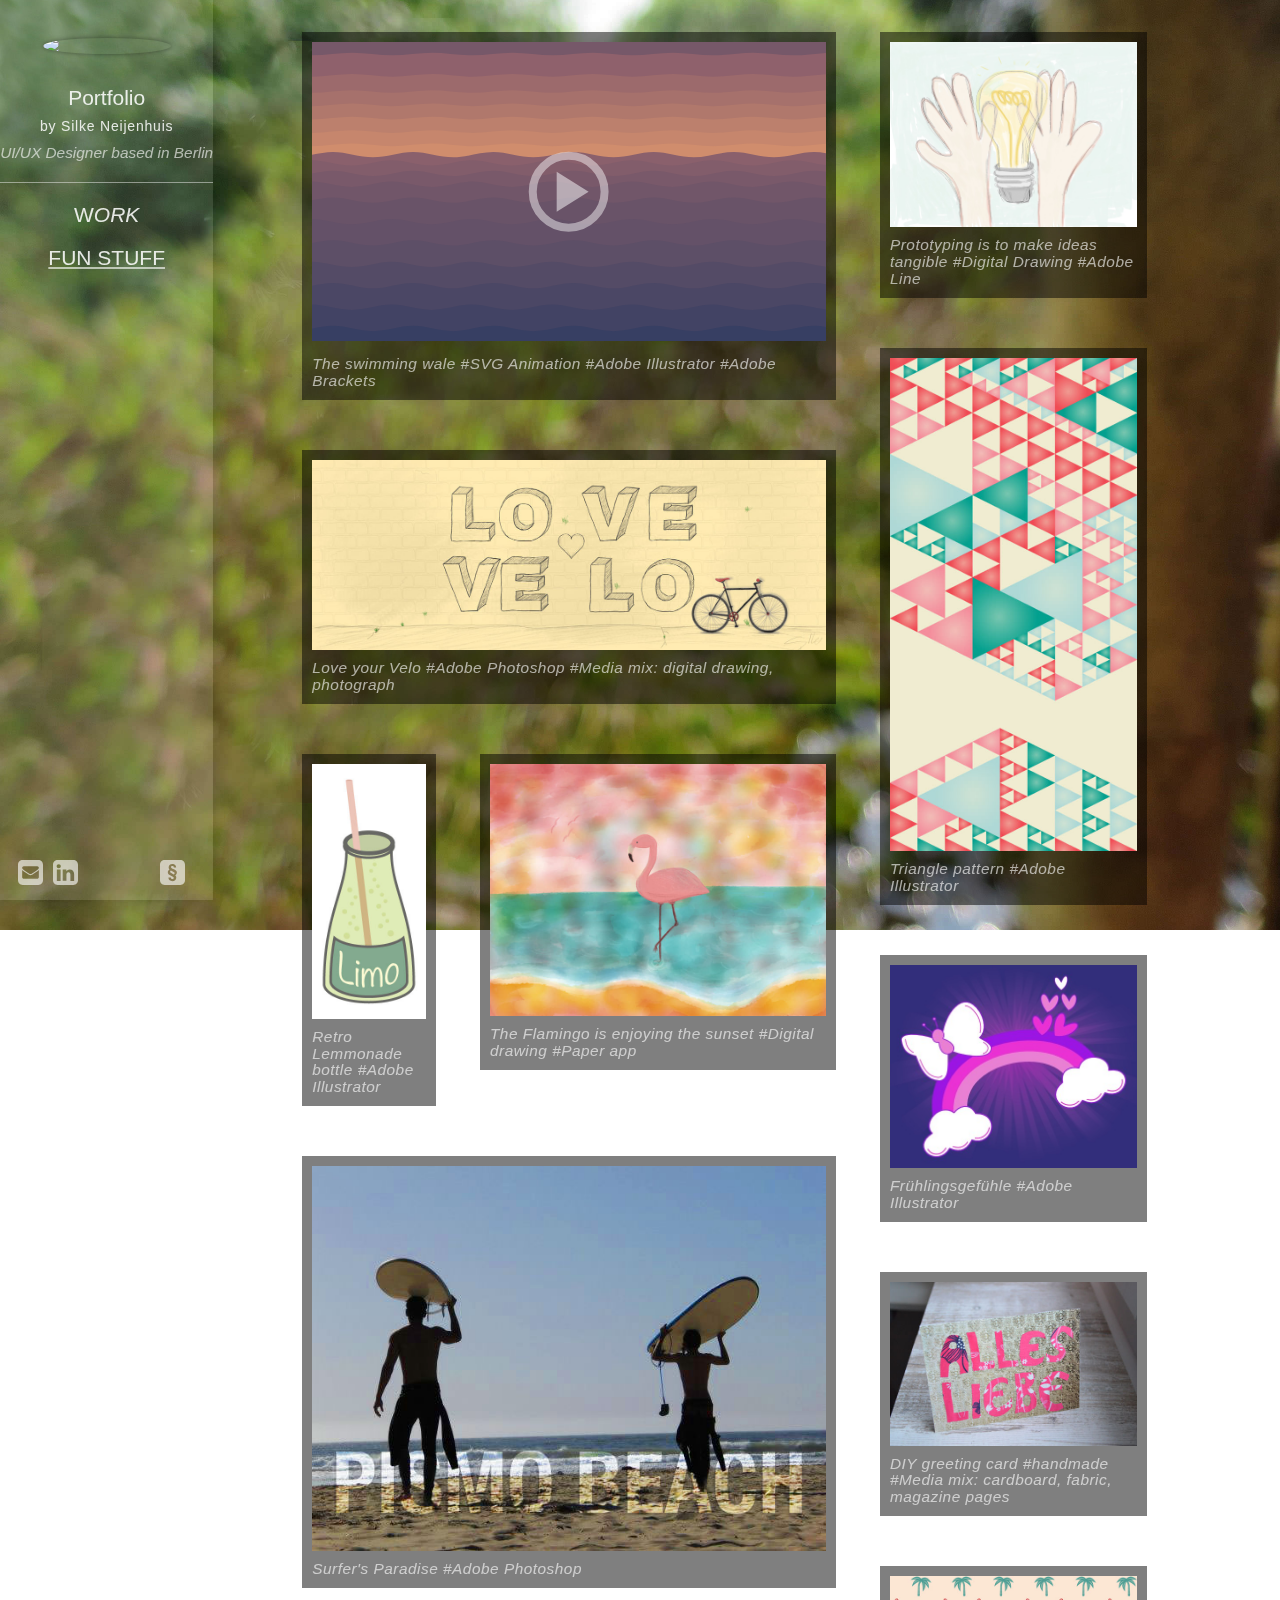
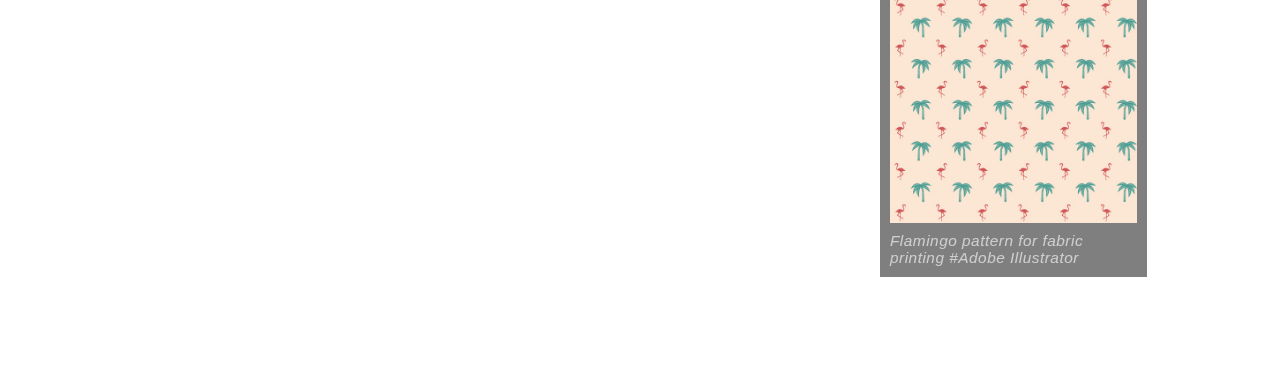
==== fun.html @ fff2ccba "update 092017" ====
<!DOCTYPE html>
<html lang="en">
    <head>
        <meta charset="utf-8">
        <meta http-equiv="X-UA-Compatible" content="IE=edge">
        <meta name="viewport" content="width=device-width, initial-scale=1">
        <title>Silke Neijenhuis: Things I have created for fun</title>
        <meta name="description" content="Silke Neijenhuis is a Digital Graphic Designer based in Berlin">
        <link href="css/bootstrap.min.css" rel="stylesheet">
        <link href="css/custom.css" rel="stylesheet">
        <link href="css/fun.css" rel="stylesheet">
        <link rel="stylesheet" href="//maxcdn.bootstrapcdn.com/font-awesome/4.3.0/css/font-awesome.min.css">
        <link rel="shortcut icon" type="image/png" href="...">
    </head>
    <body>
        <div class="row">
            <div class="col-xs-2 links hidden-xs hidden-sm">
                <a href="index.html"><img src="images/silke-Neijenhuis.jpg" class="img-circle">
                <h4 style="text-align:center; font-weight:200">Portfolio</h4>
                <h5>by Silke Neijenhuis</h5></a>
                <h6>UI/UX Designer based in Berlin</h6>
                <hr style="opacity:.5"></hr>
                <a href="work.html"><h3>W<i>ORK</i></h3></a>
                <a href="fun.html" class="activeLink"><h3>FUN Stuff</h3></a>
            </div>
            <div class="row">
                <div class="col-xs-12 col-sm-2 footer hidden-xs hidden-sm">
                    <div class="col-xs-2 col-xs-offset-1 linkIcons">
                        <a href="mailto:silke.neijenhuis@gmail.com" target="_blank"><img src="images/envelope-square.svg"></a>
                    </div>
                    <div class="col-xs-2 linkIcons">
                        <a href="https://www.linkedin.com/in/silke-neijenhuis-a9348b58/" target="_blank"><img src="images/linkedin-square.svg"></a>
                    </div>
                    <div class="col-xs-2 col-xs-offset-4 linkIcons">
                        <a href="#imprint" data-toggle="modal" data-target="#imprint"><img src="images/legal-square.svg"></a>                    
                    </div>

                </div>
            </div>        
            <div class="col-xs-12 links visible-xs visible-sm">
                <div class="col-xs-4">
                    <a href="index.html"><img src="images/silke-Neijenhuis.jpg" class="img-circle"></a>
                </div>
                <div class="col-xs-8">
                    <h4 style="font-weight:200">Portfolio</h4>
                    <h5>by Silke Neijenhuis</h5>
                    <h6>UI/UX Designer based in Berlin</h6>
                </div>
                <div class="col-xs-12">
                    <hr style="opacity:.5"></hr>
                </div>
                <div class="col-xs-6">
                    <a href="work.html"><h3>W<i>ORK</i></h3></a>
                </div>
        <div class="col-xs-6">
                    <a href="fun.html"><h3>FUN Stuff</h3></a>
                </div>
            </div> 
    
            <div class="col-xs-12 col-sm-10 col-sm-offset-2 fun">
                <div class="col-xs-10 col-xs-offset-1 col-sm-6 col-sm-offset-1">
                    <div class="col-xs-12 paragraph">
                        <svg version="1.1" xmlns="http://www.w3.org/2000/svg" xmlns:xlink="http://www.w3.org/1999/xlink" x="0px" y="0px"
                             viewBox="0 0 960 560" enable-background="new 0 0 960 560" xml:space="preserve">

                            <g id="motionPath" display="none">
                                <path id="motionPath1" display="inline" fill="none" stroke="#2A1F40" stroke-miterlimit="10" d="M100,15 C50,0 0,0 -50,15 C -100,0 -150,0 -200,15 C -250,0 -300,0 -350,15 C -400,0 -450,0 -500,15"/>
                                <path id="motionPath2" display="inline" fill="none" stroke="#2A1F40" stroke-miterlimit="10" d="M-500,15 C-550,0 -600,0 -650,15 C -700,0 -750,0 -800,15 C -850,0 -900,0 -950,15 C -1000,0 -1050,0 -1100,1 C -1150,0 -1200,0 -1250,1"/>

                                <path id="motionPath3" display="inline" fill="none" stroke="#2A1F40" stroke-miterlimit="10" d="M0,195 L0,95 0,95 0,100 0,95 0,95 0,100 0,95 0,95 0,95 0,195"/>

                                <path id="motionPath4" display="inline" fill="none" stroke="#2A1F40" stroke-miterlimit="10" d="M-200,0 C-150,3 -100,3 -50,0 "/>
                                <path id="motionPath5" display="inline" fill="none" stroke="#2A1F40" stroke-miterlimit="10" d="M-240,0 C-200,3 -180,3 -160,0 C-150,5 -100,5  -90,0 "/>
                            </g>

                            <animateMotion xlink:href="#wave1" dur="8s" repeatCount="indefinite">
                                   <mpath xlink:href="#motionPath4"/>
                            </animateMotion>
                            <animateMotion xlink:href="#wave2" dur="8s" repeatCount="indefinite">
                                   <mpath xlink:href="#motionPath5"/>
                            </animateMotion>
                            <animate id="clickPlayButton" xlink:href="#play" dur="0.1s" begin="click" fill="freeze" attributeName="opacity" from="0.5" to="0">
                            </animate>    
                            <animateTransform id="animationTransformWale" xlink:href="#wal" attributeName="transform" type="translate" dur="0.1s" fill="freeze" begin="clickPlayButton.begin" values="20,45"></animateTransform>
                            <animate id="animationShowWale" xlink:href="#wal" dur="0.1s" begin="animationTransformWale.end + 1s" fill="freeze" attributeName="opacity" from="0" to="1">
                            </animate>
                            <animateMotion id="animationWale1" xlink:href="#wal" dur="14s" begin="animationShowWale.end" fill="freeze" repeatCount="1">
                                   <mpath xlink:href="#motionPath1"/>
                            </animateMotion>
                            <animateMotion id="animationWale2" xlink:href="#wal" begin="animationWaleEye5.end + .1s" dur="12s" fill="freeze" repeatCount="1">
                                   <mpath xlink:href="#motionPath2"/>
                            </animateMotion>
                            <animate id="clickPlayButton" xlink:href="#play" dur="0.1s" begin="animationWale2.end" fill="freeze" attributeName="opacity" from="0" to="0.5">
                            </animate>    

                            <animate id="animationWaleEye1" xlink:href="#eye1" dur="0.1s" begin="animationWale1.begin" fill="freeze" attributeName="opacity" from="1" to="0">
                            </animate>
                            <animate id="animationWaleEye2" xlink:href="#eye1" dur="0.01s" begin="animationWale1.end" fill="freeze" attributeName="opacity" from="0" to="1">
                            </animate>
                            <animate id="animationWaleEye3" xlink:href="#eye1" dur="0.1s" begin="animationWaleEye2.end + 1s" fill="freeze" attributeName="opacity" from="1" to="0">
                            </animate>
                            <animate id="animationWaleEye4" xlink:href="#eye1" dur="0.1s" begin="animationFontain.end + .3s" fill="freeze" attributeName="opacity" from="0" to="1">
                            </animate>
                            <animate id="animationWaleEye5" xlink:href="#eye1" dur="0.1s" begin="animationWaleEye4.end + .4s" fill="freeze" attributeName="opacity" from="1" to="0">
                            </animate>
                            <animate id="animationFontain" xlink:href="#fontain" attributeName="d" fill="freeze" begin="animationWaleEye3.end + .1s" dur="6s" repeatCount="1" keyTimes="0; .1; .3; .4; .5; .7; .8; .85; .9; 1" values=" 
                                        M 940,220
                                        Q 940,220 940,220
                                        Q 940,220 940,220
                                        Q 940,220 940,220
                                        Q 940,220 940,220z;                                                                            
                                        M 940,220
                                        Q 938,200 933,120
                                        Q 933,110 940,110
                                        Q 947,110 947,120
                                        Q 942,200 940,220z;
                                        M 940,220
                                        Q 935,120 900,120
                                        Q 900,110 940,110
                                        Q 980,110 980,120
                                        Q 945,120 940,220z;
                                        M 940,210
                                        Q 940,110 880,125
                                        Q 890,90 940,110
                                        Q 990,90 1000,125
                                        Q 940,110 940,210z;
                                        M 940,200
                                        Q 940,120 880,120
                                        Q 890,100 940,115
                                        Q 990,100 1000,120
                                        Q 940,120 940,200z;                                                              
                                        M 940,200
                                        Q 940,100 880,125
                                        Q 890,100 940,110
                                        Q 990,100 1000,125
                                        Q 940,100 940,200z;
                                        M 940,200
                                        Q 940,120 880,120
                                        Q 890,100 940,115
                                        Q 990,100 1000,120
                                        Q 940,120 940,200z;                                                              
                                        M 940,220
                                        Q 935,120 900,120
                                        Q 900,110 940,110
                                        Q 980,110 980,120
                                        Q 945,120 940,220z;
                                        M 940,220
                                        Q 938,200 933,120
                                        Q 933,110 940,110
                                        Q 947,110 947,120
                                        Q 942,200 940,220z;
                                        M 940,220
                                        Q 940,220 940,220
                                        Q 940,220 940,220
                                        Q 940,220 940,220
                                        Q 940,220 940,220z                                                        
                                "></animate>
                            <animate xlink:href="#fontainFill" attributeName="d" begin="animationFontain.begin" dur="6s" repeatCount="1" keyTimes="0; .05; .1; .15; .5; .7; .8; .85; .9; 1"
                                     values="M890,120
                                                C900,120 910,110 920,110
                                                C930,110 940,120 950,120
                                                C960,120 970,110 980,110
                                                C990,110 1000,120 1010,120
                                                L1020,0 0,0z;
                                             M890,120
                                                C900,120 910,110 920,110
                                                C930,110 940,120 950,120
                                                C960,120 970,110 980,110
                                                C990,110 1000,120 1010,120
                                                L1020,0 0,0z;
                                             M890,130
                                                C900,130 910,120 920,120
                                                C930,120 940,130 950,130
                                                C960,130 970,120 980,120
                                                C990,120 1000,130 1010,130
                                                L1020,0 0,0z;
                                             M890,135
                                                C900,135 910,125 920,125
                                                C930,125 940,135 950,135
                                                C960,135 970,125 980,125
                                                C990,125 1000,135 1010,135
                                                L1020,0 0,0z;
                                             M890,130
                                                C900,130 910,120 920,120
                                                C930,120 940,130 950,130
                                                C960,130 970,120 980,120
                                                C990,120 1000,130 1010,130
                                                L1020,0 0,0z;
                                             M890,135
                                                C900,135 910,125 920,125
                                                C930,125 940,135 950,135
                                                C960,135 970,125 980,125
                                                C990,125 1000,135 1010,135
                                                L1020,0 0,0z;
                                             M890,130
                                                C900,130 910,120 920,120
                                                C930,120 940,130 950,130
                                                C960,130 970,120 980,120
                                                C990,120 1000,130 1010,130
                                                L1020,0 0,0z;
                                             M890,130
                                                C900,130 910,120 920,120
                                                C930,120 940,130 950,130
                                                C960,130 970,120 980,120
                                                C990,120 1000,130 1010,130
                                                L1020,0 0,0z;
                                             M890,130
                                                C900,130 910,120 920,120
                                                C930,120 940,130 950,130
                                                C960,130 970,120 980,120
                                                C990,120 1000,130 1010,130
                                                L1020,0 0,0z;
                                             M890,260
                                                C900,260 910,250 920,250
                                                C930,250 940,260 950,260
                                                C960,260 970,250 980,250
                                                C990,250 1000,260 1010,260
                                                L1020,0 0,0z">
                            </animate> 

                            <use xlink:href="#sky1" transform="translate(0,-540)" fill="#765869"></use>
                            <use xlink:href="#sky1" transform="translate(0,-510)" fill="#8f616c"></use>
                            <use xlink:href="#sky1" transform="translate(0,-470)" fill="#9c6a6c"></use>
                            <use xlink:href="#sky1" transform="translate(0,-440)" fill="#a6716c"></use>
                            <use xlink:href="#sky1" transform="translate(0,-415)" fill="#b0786c"></use>
                            <use xlink:href="#sky1" transform="translate(0,-390)" fill="#bc806d"></use>
                            <use xlink:href="#sky1" transform="translate(0,-365)" fill="#c6866d"></use>
                            <use xlink:href="#sky1" transform="translate(0,-340)" fill="#d08d6d"></use>

                            <use xlink:href="#wave1" transform="translate(0,-325)" fill="#8A606C "></use>
                            <use xlink:href="#wave2" transform="translate(0,-310)" fill="#825D6B "></use>
                            <use xlink:href="#wave1" transform="translate(0,-290)" fill="#79596A "></use>
                            <use xlink:href="#wave2" transform="translate(0,-270)" fill="#715669 "></use>
                            <use xlink:href="#wave1" transform="translate(0,-240)" fill="#695368 "></use>
                            <use xlink:href="#wave2" transform="translate(0,-200)" fill="#645168 "></use>
                            <use xlink:href="#wave1" transform="translate(0,-160)" fill="#5D4F67 "></use>
                            <use xlink:href="#wave2" transform="translate(0,-120)" fill="#544B66 "></use>




                            <g id="wal" opacity="0">
                                    <g  mask="url(#fontainMask)">
                                        <rect width="200%" height="100%" fill="#2A1F40"></rect>
                                        <path id="fontainFill" fill="#8A606C"/>
                                    </g>
                                    <use xlink:href="#body" fill="#2A1F40"></use>
                                    <path id="flapper" fill="#2A1F40" transform="translate(0,1)"> <animate attributeName="d" dur="3s" repeatCount="indefinite" values="M1121.5,345.5c0.7-3.9-35.3-3.3-11.4-18.1
                                        c8.2-5.1,23.8-6.3,31.9-2.2c2,1,3.8,2.7,6.6,2.9c2.3,0.2,6.9-2,9.8-2.9c6.9-2.2,19.5-0.6,25.4,0.1c9.3,1.3,11.4,5.9,8.8,10.7
                                        c-2,3.9-7,6.9-14,8c-10.1,1.5-27.2,0.9-28.7,8.5; M1121.5,342.9c0.7-5.4-35.3-4.5-11.4-24.8
                                        c8.2-7,23.8-8.6,31.9-3.1c2,1.3,3.8,3.6,6.6,3.9c2.3,0.2,6.9-2.7,9.8-4c6.9-3,19.5-0.9,25.4,0.1c9.3,1.8,11.4,8,8.8,14.7
                                        c-2,5.4-7,9.5-14,10.9c-10.1,2-27.2,1.2-28.7,11.7;M1121.5,345.5c0.7-3.9-35.3-3.3-11.4-18.1
                                        c8.2-5.1,23.8-6.3,31.9-2.2c2,1,3.8,2.7,6.6,2.9c2.3,0.2,6.9-2,9.8-2.9c6.9-2.2,19.5-0.6,25.4,0.1c9.3,1.3,11.4,5.9,8.8,10.7
                                        c-2,3.9-7,6.9-14,8c-10.1,1.5-27.2,0.9-28.7,8.5"/></path>

                                    <path id="eye1" fill="#B27B8A" d="M875,350 Q 895,340 900,350 Q 890,360 875,350z"/>
                                    <path id="eye2" fill="#B27B8A" d="M875,350 Q 890,355 900,350 Q 890,360 875,350z"/>

                            </g>

                            <use xlink:href="#wave1" transform="translate(0,-80)" fill="#4B4765 "></use>
                            <use xlink:href="#wave2" transform="translate(0,-40)" fill="#424364 " ></use>
                            <use xlink:href="#wave1" transform="translate(0,0)" fill="#373F63 "  ></use>


                            <g id="elements" display="none">
                                <mask id="fontainMask">
                                    <path id="fontain" fill="white" transform="translate(0,10)"></path>
                                </mask>
                                <path id="sky1" d="M 0,535 
                                                   C 25,535 50,530 75,530 C 100,530 125,535 150,535 
                                                   C 175,535 200,530 225,530 C 250,530 275,535 300,535 
                                                   C 325,535 350,530 375,530 C 400,530 425,535 450,535 
                                                   C 475,535 500,530 525,530 C 550,530 575,535 600,535 
                                                   C 625,535 650,530 675,530 C 700,530 725,535 750,535 
                                                   C 775,535 800,530 825,530 C 850,530 875,535 900,535
                                                   C 925,535 950,530 975,530 C 1000,530 1025,535 1050,535 
                                                   C 1075,535 1100,530 1125,530 C 1150,530 1175,535 1200,535 
                                                   C 1225,535 1250,530 1275,530 C 1300,530 1325,535 1350,535
                                                   C 1375,535 1400,530 1425,530 C 1450,530 1475,535 1500,535 
                                                   C 1525,535 1550,530 1575,530 C 1600,530 1625,535 1650,535
                                                   L 1650,750 0,750z"/>
                                <path id="wave1" d="M 0,540 
                                                   C 25,540 50,530 75,530 C 100,530 125,540 150,540 
                                                   C 175,540 200,530 225,530 C 250,530 275,540 300,540 
                                                   C 325,540 350,530 375,530 C 400,530 425,540 450,540 
                                                   C 475,540 500,530 525,530 C 550,530 575,540 600,540 
                                                   C 625,540 650,530 675,530 C 700,530 725,540 750,540 
                                                   C 775,540 800,530 825,530 C 850,530 875,540 900,540
                                                   C 925,540 950,530 975,530 C 1000,530 1025,540 1050,540 
                                                   C 1075,540 1100,530 1125,530 C 1150,530 1175,540 1200,540 
                                                   C 1225,540 1250,530 1275,530 C 1300,530 1325,540 1350,540
                                                   C 1375,540 1400,530 1425,530 C 1450,530 1475,540 1500,540 
                                                   C 1525,540 1550,530 1575,530 C 1600,530 1625,540 1650,540
                                                   L 1650,750 0,750z"/>
                                <path id="wave2" d="M 0,540 
                                                   C 25,540 50,530 75,530 C 100,530 125,540 150,540 
                                                   C 175,540 200,530 225,530 C 250,530 275,540 300,540 
                                                   C 325,540 350,530 375,530 C 400,530 425,540 450,540 
                                                   C 475,540 500,530 525,530 C 550,530 575,540 600,540 
                                                   C 625,540 650,530 675,530 C 700,530 725,540 750,540 
                                                   C 775,540 800,530 825,530 C 850,530 875,540 900,540
                                                   C 925,540 950,530 975,530 C 1000,530 1025,540 1050,540 
                                                   C 1075,540 1100,530 1125,530 C 1150,530 1175,540 1200,540 
                                                   C 1225,540 1250,530 1275,530 C 1300,530 1325,540 1350,540
                                                   C 1375,540 1400,530 1425,530 C 1450,530 1475,540 1500,540 
                                                   C 1525,540 1550,530 1575,530 C 1600,530 1625,540 1650,540
                                                   L 1650,750 0,750z"/>
                                <path id="body" d="M1150,352.4c-22.5,152.8-227.6,127.4-274.7,51.8
                                    c-40.5-65-17.6-164.4,58.3-172.1c45.1-4.6,91.1,37.4,97.7,76.6c3.6,20.9-4.8,75.3,62.2,77c24.8,0.6,25.4-22.5,28-42.7"/>
                            </g>
                            <g id="play">
                                <image id="playButton" xlink:href="/images/fun/play.svg" x="30%" y="30%" width="40%" height="40%" opacity=".5"
                                       onmouseover="evt.target.setAttribute('opacity', '.8');"
                                       onmouseout="evt.target.setAttribute('opacity','.5');"></image>
                            </g>
                        </svg>
                        <h6 class="caption">The swimming wale #SVG Animation #Adobe Illustrator #Adobe Brackets</h6>
                    </div>
                    <div class="col-xs-12 paragraph">
                        <img src="images/fun/LOVE_VELO.jpg">
                        <h6 class="caption">Love your Velo #Adobe Photoshop #Media mix: digital drawing, photograph</h6>
                    </div>
                    <div class="col-xs-3 paragraph">
                        <img src="images/fun/limo.jpg">
                        <h6 class="caption">Retro Lemmonade bottle #Adobe Illustrator</h6>
                    </div>
                    <div class="col-xs-8 col-xs-offset-1 paragraph">
                        <img src="images/fun/flamingo-digitalpainting.jpg">
                        <h6 class="caption">The Flamingo is enjoying the sunset #Digital drawing #Paper app</h6>
                    </div>
                    <div class="col-xs-12 paragraph">
                        <img src="images/fun/pismobeach.jpg">
                        <h6 class="caption">Surfer's Paradise #Adobe Photoshop</h6>
                    </div>
                </div>
                <div class="col-xs-10 col-xs-offset-1 col-sm-3 col-sm-offset-0">
                    <div class="col-xs-12  col-sm-offset-2 paragraph">
                        <img src="images/fun/what-is-prototyping.jpeg">
                        <h6 class="caption">Prototyping is to make ideas tangible #Digital Drawing #Adobe Line</h6>
                    </div>
                    <div class="col-xs-12  col-sm-offset-2 paragraph">
                        <img src="images/fun/triangle_pattern.jpg">
                        <h6 class="caption">Triangle pattern #Adobe Illustrator</h6>
                    </div>
                    <div class="col-xs-12 col-sm-offset-2 paragraph">
                        <img src="images/fun/butterflyrainbow.jpg">
                        <h6 class="caption">Frühlingsgefühle #Adobe Illustrator</h6>
                    </div>
                    <div class="col-xs-12 col-sm-offset-2 paragraph">
                        <img src="images/fun/DIY-greetingcard.JPG">
                        <h6 class="caption">DIY greeting card #handmade #Media mix: cardboard, fabric, magazine pages</h6>
                    </div> 
                    <div class="col-xs-12 col-sm-offset-2 paragraph">
                        <img src="images/fun/flamingopattern.jpg">
                        <h6 class="caption">Flamingo pattern for fabric printing #Adobe Illustrator</h6>
                    </div>                    
                </div>
            </div>
    
    
        </div>

            <div class="row">
                <div class="col-xs-12 col-sm-3 footer visible-xs visible-sm">
                    <div class="col-xs-2 col-xs-offset-1 linkIcons">
                        <a href="mailto:silke.neijenhuis@gmail.com" target="_blank"><img src="images/envelope-square.svg"></a>
                    </div>
                    <div class="col-xs-2 linkIcons">
                        <a href="https://www.linkedin.com/in/silke-neijenhuis-a9348b58/" target="_blank"><img src="images/linkedin-square.svg"></a>
                    </div>
                    <div class="col-xs-2 linkIcons">
                        <a href="#imprint" data-toggle="modal" data-target="#imprint"><img src="images/legal-square.svg"></a>                    
                    </div>
                </div>
            </div>
                
                
        <div class="modal fade" id="imprint" tabindex="-1" role="dialog" aria-labelledby="imprint" aria-hidden="true">
          <div class="modal-dialog">
            <div class="modal-content">
              <div class="modal-header">
                <button type="button" class="close" data-dismiss="modal"><span aria-hidden="true">&times;</span><span class="sr-only">Close</span></button>
                <h4 class="modal-title" id="imprint">Imprint/Impressum</h4>
              </div>
              <div class="modal-body imprint">
                <p><strong>Angaben gemäß § 5 TMG:</strong></p>
                <p>Silke Neijenhuis<br />
                Grünberger Straße 41<br />
                10245 Berlin
                </p>
                
                <p>E-Mail: silke.neijenhuis@gmail.com</p>
                
                <p>Quelle: <em><a rel="nofollow" href="http://www.e-recht24.de/impressum-generator.html">http://www.e-recht24.de</a></em></p>
                <hr>
                <h4>Haftungsausschluss (Disclaimer)</h4>
                <p><strong>Haftung für Inhalte</strong></p> 
                <p>Als Diensteanbieter sind wir gemäß § 7 Abs.1 TMG für eigene Inhalte auf diesen Seiten nach den allgemeinen Gesetzen verantwortlich. Nach §§ 8 bis 10 TMG sind wir als Diensteanbieter jedoch nicht verpflichtet, übermittelte oder gespeicherte fremde Informationen zu überwachen oder nach Umständen zu forschen, die auf eine rechtswidrige Tätigkeit hinweisen. Verpflichtungen zur Entfernung oder Sperrung der Nutzung von Informationen nach den allgemeinen Gesetzen bleiben hiervon unberührt. Eine diesbezügliche Haftung ist jedoch erst ab dem Zeitpunkt der Kenntnis einer konkreten Rechtsverletzung möglich. Bei Bekanntwerden von entsprechenden Rechtsverletzungen werden wir diese Inhalte umgehend entfernen.</p>
                  <p><strong>Haftung für Links</strong></p>
                  <p>Unser Angebot enthält Links zu externen Webseiten Dritter, auf deren Inhalte wir keinen Einfluss haben. Deshalb können wir für diese fremden Inhalte auch keine Gewähr übernehmen. Für die Inhalte der verlinkten Seiten ist stets der jeweilige Anbieter oder Betreiber der Seiten verantwortlich. Die verlinkten Seiten wurden zum Zeitpunkt der Verlinkung auf mögliche Rechtsverstöße überprüft. Rechtswidrige Inhalte waren zum Zeitpunkt der Verlinkung nicht erkennbar. Eine permanente inhaltliche Kontrolle der verlinkten Seiten ist jedoch ohne konkrete Anhaltspunkte einer Rechtsverletzung nicht zumutbar. Bei Bekanntwerden von Rechtsverletzungen werden wir derartige Links umgehend entfernen.</p>
                  <p><strong>Urheberrecht</strong></p>
                  <p>Die durch die Seitenbetreiber erstellten Inhalte und Werke auf diesen Seiten unterliegen dem deutschen Urheberrecht. Die Vervielfältigung, Bearbeitung, Verbreitung und jede Art der Verwertung außerhalb der Grenzen des Urheberrechtes bedürfen der schriftlichen Zustimmung des jeweiligen Autors bzw. Erstellers. Downloads und Kopien dieser Seite sind nur für den privaten, nicht kommerziellen Gebrauch gestattet. Soweit die Inhalte auf dieser Seite nicht vom Betreiber erstellt wurden, werden die Urheberrechte Dritter beachtet. Insbesondere werden Inhalte Dritter als solche gekennzeichnet. Sollten Sie trotzdem auf eine Urheberrechtsverletzung aufmerksam werden, bitten wir um einen entsprechenden Hinweis. Bei Bekanntwerden von Rechtsverletzungen werden wir derartige Inhalte umgehend entfernen.</p>
                 <br>
                  <br>
                  <p><strong>Datenschutzerklärung für die Nutzung von Google Analytics</strong></p> <p>Diese Website benutzt Google Analytics, einen Webanalysedienst der Google Inc. ("Google"). Google Analytics verwendet sog. "Cookies", Textdateien, die auf Ihrem Computer gespeichert werden und die eine Analyse der Benutzung der Website durch Sie ermöglichen. Die durch den Cookie erzeugten Informationen über Ihre Benutzung dieser Website werden in der Regel an einen Server von Google in den USA übertragen und dort gespeichert. Im Falle der Aktivierung der IP-Anonymisierung auf dieser Webseite wird Ihre IP-Adresse von Google jedoch innerhalb von Mitgliedstaaten der Europäischen Union oder in anderen Vertragsstaaten des Abkommens über den Europäischen Wirtschaftsraum zuvor gekürzt.</p> <p>Nur in Ausnahmefällen wird die volle IP-Adresse an einen Server von Google in den USA übertragen und dort gekürzt. Im Auftrag des Betreibers dieser Website wird Google diese Informationen benutzen, um Ihre Nutzung der Website auszuwerten, um Reports über die Websiteaktivitäten zusammenzustellen und um weitere mit der Websitenutzung und der Internetnutzung verbundene Dienstleistungen gegenüber dem Websitebetreiber zu erbringen. Die im Rahmen von Google Analytics von Ihrem Browser übermittelte IP-Adresse wird nicht mit anderen Daten von Google zusammengeführt.</p> <p>Sie können die Speicherung der Cookies durch eine entsprechende Einstellung Ihrer Browser-Software verhindern; wir weisen Sie jedoch darauf hin, dass Sie in diesem Fall gegebenenfalls nicht sämtliche Funktionen dieser Website vollumfänglich werden nutzen können. Sie können darüber hinaus die Erfassung der durch das Cookie erzeugten und auf Ihre Nutzung der Website bezogenen Daten (inkl. Ihrer IP-Adresse) an Google sowie die Verarbeitung dieser Daten durch Google verhindern, indem sie das unter dem folgenden Link verfügbare Browser-Plugin herunterladen und installieren: <a href="http://tools.google.com/dlpage/gaoptout?hl=de">http://tools.google.com/dlpage/gaoptout?hl=de</a>.<p> </p>                  
                  <p><em>Quellenangaben: <a rel="nofollow" href="http://www.e-recht24.de/muster-disclaimer.html" target="_blank">eRecht24</a></em></p>               

              </div>
              <div class="modal-footer">
                <button type="button" class="btn btn-default" data-dismiss="modal">Close</button>
              </div>
            </div>
          </div>
        </div>   


    <!-- jQuery (necessary for Bootstrap's JavaScript plugins) -->
    <script src="https://ajax.googleapis.com/ajax/libs/jquery/1.11.1/jquery.min.js"></script>
    <!-- Include all compiled plugins (below), or include individual files as needed -->
    <script src="js/bootstrap.min.js"></script>
    <script>
      (function(i,s,o,g,r,a,m){i['GoogleAnalyticsObject']=r;i[r]=i[r]||function(){
      (i[r].q=i[r].q||[]).push(arguments)},i[r].l=1*new Date();a=s.createElement(o),
      m=s.getElementsByTagName(o)[0];a.async=1;a.src=g;m.parentNode.insertBefore(a,m)
      })(window,document,'script','//www.google-analytics.com/analytics.js','ga');

      ga('create', 'UA-62127806-1', 'auto');
      ga('send', 'pageview');

    </script>                
                
    </body>
</html>
---- css/custom.css ----
body {
    background-color: transparent;
    padding-bottom: 3%;
}


.linkIcons img {
    width: 70%;
    margin-bottom: 15px;
}    

.activeLink {
    text-decoration: underline;
    pointer-events: none;
    cursor: default;
}

h1 {
    font-size: 400%;
    text-transform: uppercase;
    color: rgba(255, 255, 255, 0.87);
}

h3 {
    font-size: 150%;
    font-weight: 200;
    color: rgba(255, 255, 255, 0.87);
    text-transform: uppercase;
    text-align: center;
}

h4 {
    font-size: 150%;
    font-weight: 100;
    color: rgba(255, 255, 255, 0.87);
}

h5 {
    color: #fff;
    font-weight: 100;
    letter-spacing: 0.8px;
    text-align: center;
    opacity: 0.85;
    padding-top: -4px;
}

h6 {
    text-align: center;
    font-weight: 100;
    font-style: italic;
    font-size: 110%;
}

.links {
    position: fixed;
    padding-top: 3%;
    background-color: rgba(255, 255, 255, 0.11);
    height: 100vh;
    -webkit-box-shadow: 0px 0px 150px 0px rgba(0,0,0,0.2);
-moz-box-shadow: 0px 0px 15px 0px rgba(0,0,0,0.2);
box-shadow: 0px 0px 15px 0px rgba(0,0,0,0.2);
}

.links img {
    display: block;
    margin-left: auto;
    margin-right: auto;
    width: 60%;
    -webkit-box-shadow: 0px 0px 5px 0px rgba(0,0,0,0.4);
-moz-box-shadow: 0px 0px 5px 0px rgba(0,0,0,0.4);
box-shadow: 0px 0px 5px 0px rgba(0,0,0,0.4);
    margin-bottom: 15%;
}

@media (max-width: 768px) {
    .links {
        position: inherit;
        height: inherit;
        margin-bottom: 5%;
    }
    .links img {
        margin-top: 11%;
        margin-bottom: 0;
    }
    .links h3 {
        display: block;
        margin-top: auto;
        margin-bottom: 18px;
    }
    .links h4 {
        font-size: 200%;
    }
    .links h5 {
        font-size: 180%;
        text-align: left;
        margin-top: -5px;
    }
    .links h6 {
        font-size: 110%;
        text-align: left;
        margin-top: -1px;
        letter-spacing: .3px;
}



p {
    color: rgba(255, 255, 255, 0.62);
    letter-spacing: 2px;
}

.tightSpacing {
    letter-spacing: 0;
}
---- css/fun.css ----
html { 
    background: url(../images/background-green.jpg) no-repeat left center fixed; 
    -webkit-background-size: cover;
    -moz-background-size: cover;
    -o-background-size: cover;
    background-size: cover;
}

.fun {
    margin-top: 2.5%;
}

.caption {
    text-align: left;
    letter-spacing: .5px;
}



.paragraph {
    background-color: rgba(0, 0, 0, 0.5);
    padding: 10px 10px 0px 10px;
    margin-bottom: 50px;
}

.paragraph img {
    width: 100%;
}

.footer {
    position: fixed;
    margin: 0;
    padding: 0;
    bottom: 0;
}

.footer h5 {
    font-weight: 200;
}


@media (max-width: 992px) {
    .footer {
        position: inherit;
        background-color: rgba(255,255,255,.2);
        height: 70px;
        margin-top: 5%;
        margin-bottom: -20px;
        padding-top: 2px;
    }
}
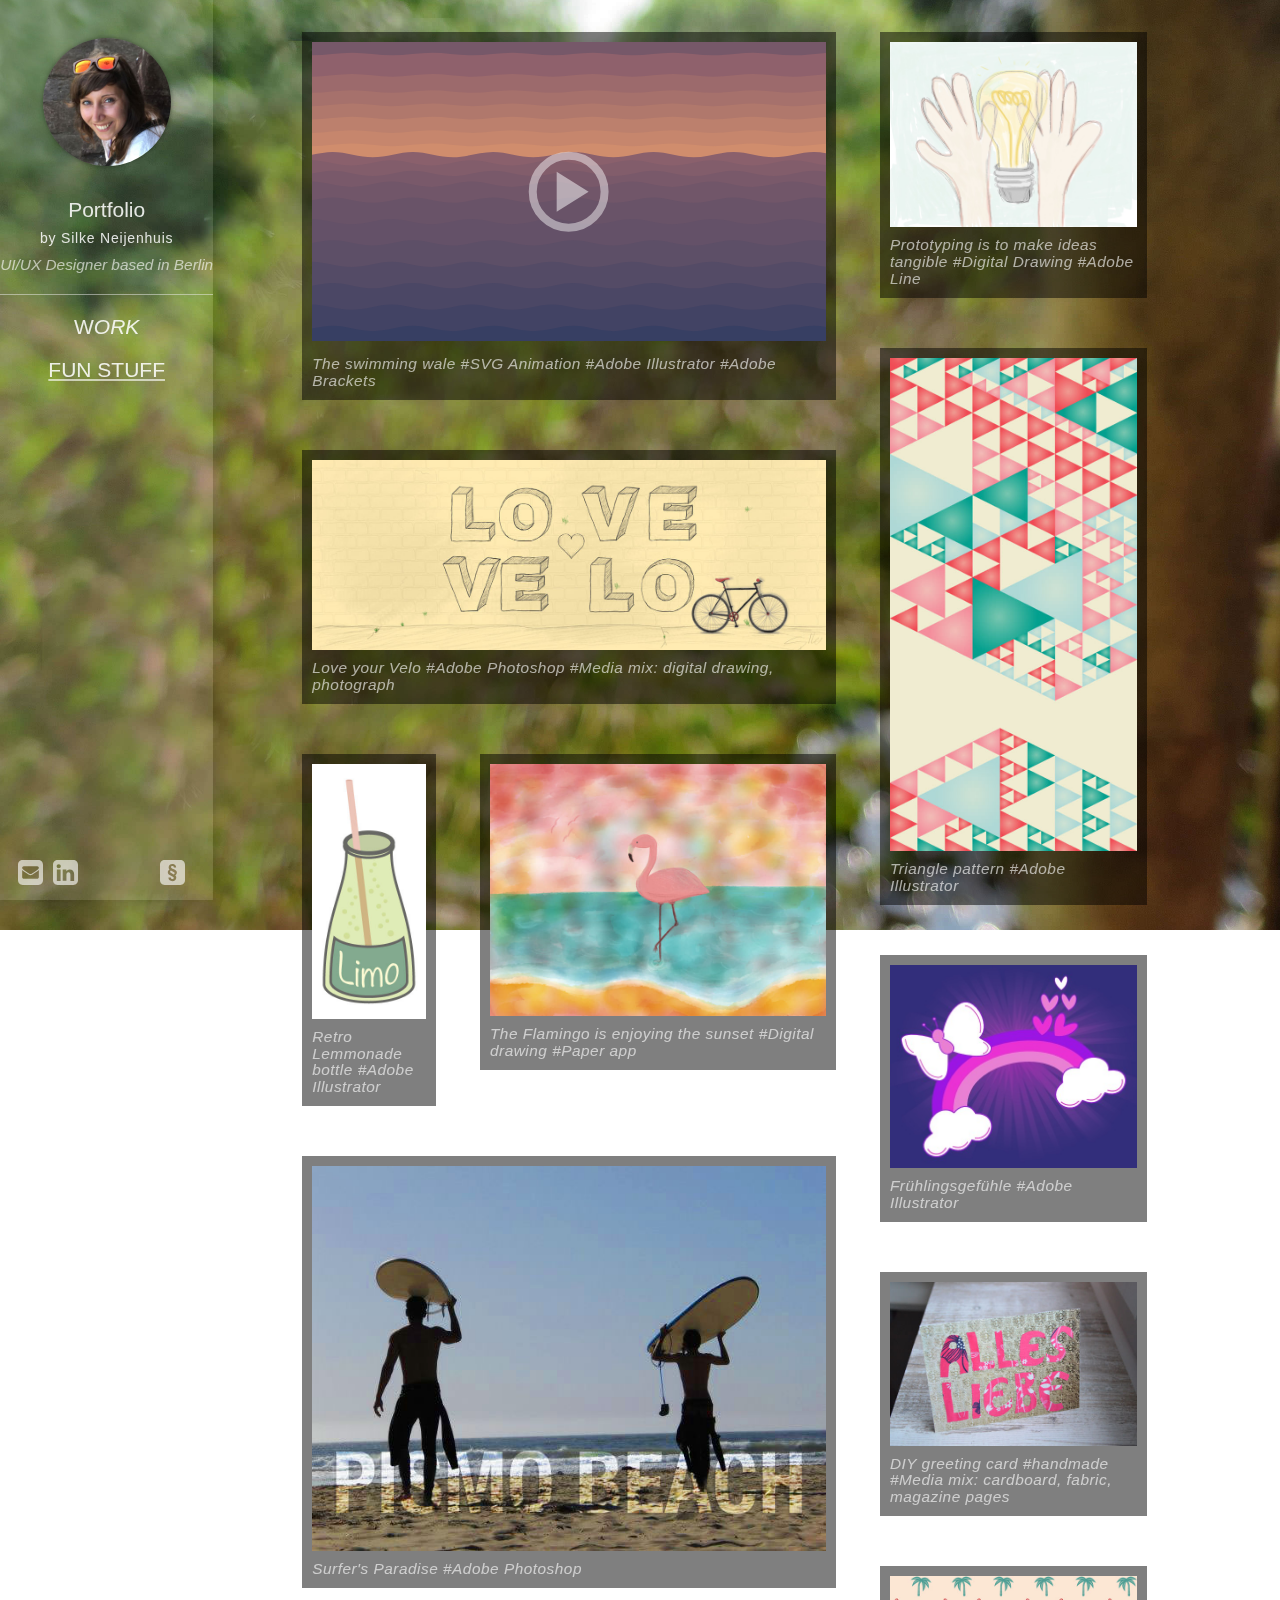
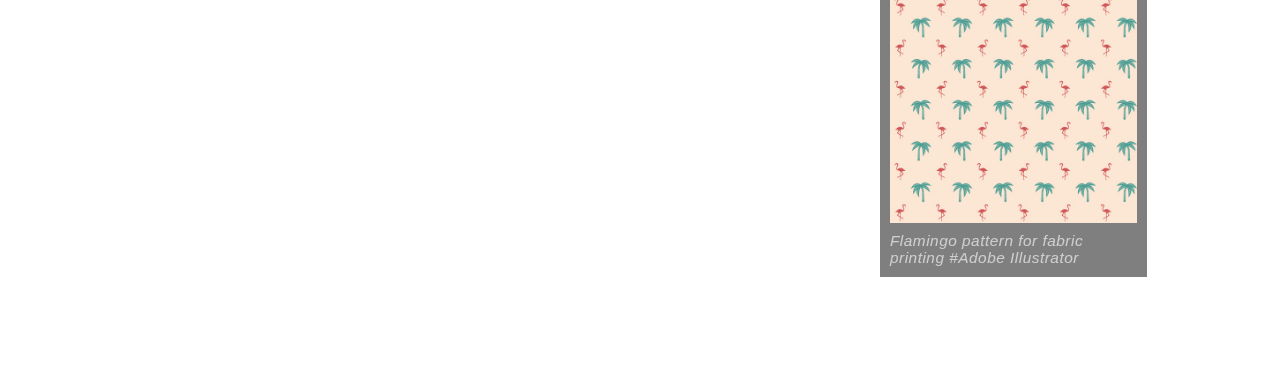
==== commit 410b75c4: "changes image path for profile picture" ====
--- a/fun.html
+++ b/fun.html
@@ -15,7 +15,7 @@
     <body>
         <div class="row">
             <div class="col-xs-2 links hidden-xs hidden-sm">
-                <a href="index.html"><img src="images/silke-Neijenhuis.jpg" class="img-circle">
+                <a href="index.html"><img src="images/silke-neijenhuis.jpg" class="img-circle">
                 <h4 style="text-align:center; font-weight:200">Portfolio</h4>
                 <h5>by Silke Neijenhuis</h5></a>
                 <h6>UI/UX Designer based in Berlin</h6>
@@ -39,7 +39,7 @@
             </div>        
             <div class="col-xs-12 links visible-xs visible-sm">
                 <div class="col-xs-4">
-                    <a href="index.html"><img src="images/silke-Neijenhuis.jpg" class="img-circle"></a>
+                    <a href="index.html"><img src="images/silke-neijenhuis.jpg" class="img-circle"></a>
                 </div>
                 <div class="col-xs-8">
                     <h4 style="font-weight:200">Portfolio</h4>
